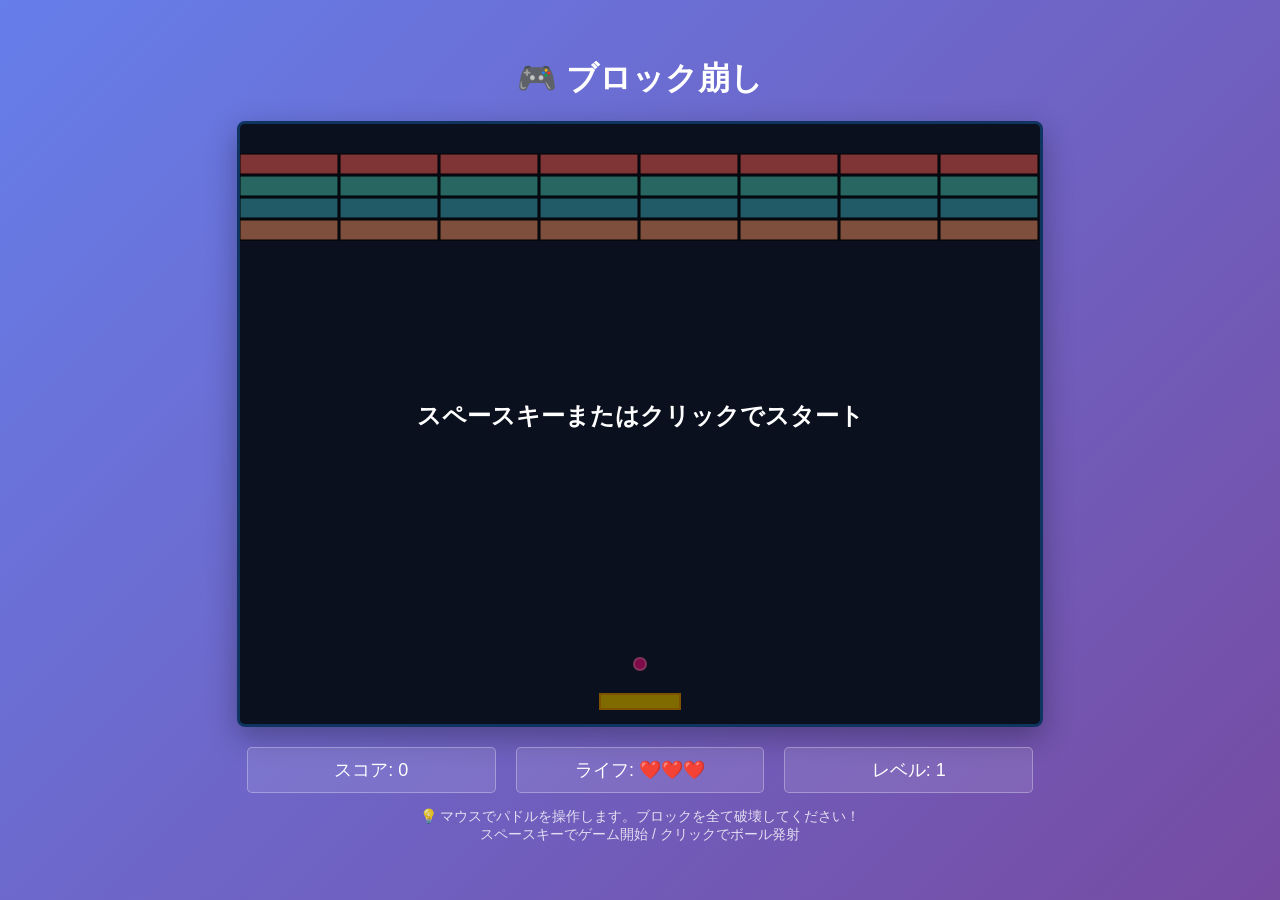
==== index.html @ 0d983c0a "ブロック崩しゲームを作成" ====
<!DOCTYPE html>
<html lang="ja">
<head>
    <meta charset="UTF-8">
    <meta name="viewport" content="width=device-width, initial-scale=1.0">
    <title>ブロック崩し</title>
    <style>
        * {
            margin: 0;
            padding: 0;
            box-sizing: border-box;
        }
        
        body {
            display: flex;
            justify-content: center;
            align-items: center;
            min-height: 100vh;
            background: linear-gradient(135deg, #667eea 0%, #764ba2 100%);
            font-family: 'Arial', sans-serif;
        }
        
        #gameContainer {
            text-align: center;
        }
        
        h1 {
            color: white;
            margin-bottom: 20px;
            font-size: 32px;
        }
        
        canvas {
            display: block;
            background: linear-gradient(to bottom, #1a1a2e, #16213e);
            border: 3px solid #0f3460;
            border-radius: 8px;
            cursor: none;
            box-shadow: 0 10px 30px rgba(0, 0, 0, 0.3);
        }
        
        #gameInfo {
            display: flex;
            justify-content: space-between;
            align-items: center;
            margin-top: 20px;
            color: white;
            font-size: 18px;
            width: 100%;
        }
        
        #score, #lives, #level {
            background: rgba(255, 255, 255, 0.1);
            padding: 10px 20px;
            border-radius: 5px;
            border: 1px solid rgba(255, 255, 255, 0.3);
            flex: 1;
            margin: 0 10px;
        }
        
        #instructions {
            color: white;
            margin-top: 15px;
            font-size: 14px;
            opacity: 0.8;
        }
        
        #gameOverMessage {
            display: none;
            position: fixed;
            top: 50%;
            left: 50%;
            transform: translate(-50%, -50%);
            background: rgba(0, 0, 0, 0.9);
            color: white;
            padding: 40px;
            border-radius: 10px;
            text-align: center;
            z-index: 1000;
            border: 2px solid #667eea;
            min-width: 300px;
        }
        
        #gameOverMessage h2 {
            font-size: 28px;
            margin-bottom: 20px;
        }
        
        #gameOverMessage p {
            font-size: 18px;
            margin-bottom: 10px;
        }
        
        #restartButton {
            margin-top: 20px;
            padding: 10px 30px;
            font-size: 16px;
            background: #667eea;
            color: white;
            border: none;
            border-radius: 5px;
            cursor: pointer;
            transition: background 0.3s;
        }
        
        #restartButton:hover {
            background: #764ba2;
        }
    </style>
</head>
<body>
    <div id="gameContainer">
        <h1>🎮 ブロック崩し</h1>
        <canvas id="gameCanvas" width="800" height="600"></canvas>
        <div id="gameInfo">
            <div id="score">スコア: 0</div>
            <div id="lives">ライフ: ❤️❤️❤️</div>
            <div id="level">レベル: 1</div>
        </div>
        <div id="instructions">
            <p>💡 マウスでパドルを操作します。ブロックを全て破壊してください！</p>
            <p>スペースキーでゲーム開始 / クリックでボール発射</p>
        </div>
    </div>
    
    <div id="gameOverMessage">
        <h2 id="gameOverTitle">ゲームオーバー</h2>
        <p id="gameOverText"></p>
        <button id="restartButton">もう一度プレイ</button>
    </div>

    <script>
        // Canvas と Context
        const canvas = document.getElementById('gameCanvas');
        const ctx = canvas.getContext('2d');
        
        // ゲーム変数
        let gameRunning = false;
        let gameOver = false;
        let score = 0;
        let lives = 3;
        let level = 1;
        let brickRowCount = 4;
        let brickColumnCount = 8;
        
        // パドル
        const paddle = {
            width: 80,
            height: 15,
            x: canvas.width / 2 - 40,
            y: canvas.height - 30,
            speed: 8,
            dx: 0
        };
        
        // ボール
        const ball = {
            x: canvas.width / 2,
            y: canvas.height - 60,
            radius: 6,
            dx: 4,
            dy: -4,
            speed: 4
        };
        
        // ブロック配列
        let bricks = [];
        
        // キーボード入力
        const keys = {};
        window.addEventListener('keydown', (e) => {
            keys[e.key] = true;
            if (e.key === ' ') {
                e.preventDefault();
                if (!gameRunning && !gameOver) {
                    gameRunning = true;
                }
            }
        });
        
        window.addEventListener('keyup', (e) => {
            keys[e.key] = false;
        });
        
        // マウス操作
        canvas.addEventListener('mousemove', (e) => {
            const rect = canvas.getBoundingClientRect();
            const x = e.clientX - rect.left;
            paddle.x = Math.max(0, Math.min(x - paddle.width / 2, canvas.width - paddle.width));
        });
        
        canvas.addEventListener('click', () => {
            if (!gameRunning && !gameOver) {
                gameRunning = true;
            }
        });
        
        // ブロック初期化
        function initBricks() {
            bricks = [];
            const brickWidth = canvas.width / brickColumnCount - 2;
            const brickHeight = 20;
            const colors = ['#FF6B6B', '#4ECDC4', '#45B7D1', '#FFA07A', '#98D8C8'];
            
            for (let row = 0; row < brickRowCount; row++) {
                for (let col = 0; col < brickColumnCount; col++) {
                    bricks.push({
                        x: col * (brickWidth + 2),
                        y: 30 + row * (brickHeight + 2),
                        width: brickWidth,
                        height: brickHeight,
                        color: colors[row % colors.length],
                        hit: false
                    });
                }
            }
        }
        
        // ゲーム初期化
        function init() {
            gameRunning = false;
            gameOver = false;
            score = 0;
            lives = 3;
            level = 1;
            brickRowCount = 4;
            initBricks();
            ball.x = canvas.width / 2;
            ball.y = canvas.height - 60;
            ball.dx = 4;
            ball.dy = -4;
            paddle.x = canvas.width / 2 - paddle.width / 2;
            updateUI();
        }
        
        // UI更新
        function updateUI() {
            document.getElementById('score').textContent = `スコア: ${score}`;
            document.getElementById('level').textContent = `レベル: ${level}`;
            const hearts = '❤️'.repeat(Math.max(0, lives));
            document.getElementById('lives').textContent = `ライフ: ${hearts}`;
        }
        
        // ボール移動
        function moveBall() {
            if (!gameRunning) return;
            
            ball.x += ball.dx;
            ball.y += ball.dy;
            
            // 壁との衝突
            if (ball.x - ball.radius < 0 || ball.x + ball.radius > canvas.width) {
                ball.dx = -ball.dx;
                ball.x = Math.max(ball.radius, Math.min(canvas.width - ball.radius, ball.x));
            }
            
            if (ball.y - ball.radius < 0) {
                ball.dy = -ball.dy;
            }
            
            // パドル下に落ちた場合
            if (ball.y - ball.radius > canvas.height) {
                lives--;
                updateUI();
                if (lives <= 0) {
                    endGame(false);
                } else {
                    resetBall();
                }
            }
        }
        
        // ボールリセット
        function resetBall() {
            gameRunning = false;
            ball.x = paddle.x + paddle.width / 2;
            ball.y = paddle.height - 60;
            ball.dx = 4;
            ball.dy = -4;
        }
        
        // パドルとの衝突判定
        function checkPaddleCollision() {
            if (ball.y + ball.radius >= paddle.y &&
                ball.y - ball.radius <= paddle.y + paddle.height &&
                ball.x >= paddle.x &&
                ball.x <= paddle.x + paddle.width) {
                
                ball.dy = -ball.dy;
                const hitPos = (ball.x - (paddle.x + paddle.width / 2)) / (paddle.width / 2);
                ball.dx = hitPos * 6;
                ball.y = paddle.y - ball.radius;
            }
        }
        
        // ブロックとの衝突判定
        function checkBrickCollision() {
            for (let i = 0; i < bricks.length; i++) {
                const brick = bricks[i];
                if (brick.hit) continue;
                
                if (ball.x > brick.x &&
                    ball.x < brick.x + brick.width &&
                    ball.y > brick.y &&
                    ball.y < brick.y + brick.height) {
                    
                    brick.hit = true;
                    score += 10 * level;
                    ball.dy = -ball.dy;
                    
                    // ボール速度アップ
                    const speed = Math.sqrt(ball.dx * ball.dx + ball.dy * ball.dy);
                    if (speed < 7) {
                        ball.dx = (ball.dx / speed) * (speed + 0.5);
                        ball.dy = (ball.dy / speed) * (speed + 0.5);
                    }
                    
                    updateUI();
                    checkLevelComplete();
                    return;
                }
            }
        }
        
        // レベル完了チェック
        function checkLevelComplete() {
            const allBroken = bricks.every(b => b.hit);
            if (allBroken) {
                levelUp();
            }
        }
        
        // レベルアップ
        function levelUp() {
            level++;
            brickRowCount = Math.min(6, 4 + level - 1);
            ball.speed = 4 + level * 0.5;
            ball.dx *= 1.1;
            ball.dy *= 1.1;
            initBricks();
            resetBall();
            updateUI();
        }
        
        // ゲーム終了
        function endGame(won) {
            gameRunning = false;
            gameOver = true;
            const message = document.getElementById('gameOverMessage');
            const title = document.getElementById('gameOverTitle');
            const text = document.getElementById('gameOverText');
            
            if (won) {
                title.textContent = '🎉 ゲーム完了！';
                text.textContent = `最終スコア: ${score}\n最終レベル: ${level}`;
            } else {
                title.textContent = '💀 ゲームオーバー';
                text.textContent = `スコア: ${score}\nレベル: ${level}`;
            }
            
            message.style.display = 'block';
        }
        
        // 描画
        function draw() {
            // 背景
            ctx.fillStyle = '#16213e';
            ctx.fillRect(0, 0, canvas.width, canvas.height);
            
            // ブロック
            bricks.forEach(brick => {
                if (!brick.hit) {
                    ctx.fillStyle = brick.color;
                    ctx.fillRect(brick.x, brick.y, brick.width, brick.height);
                    ctx.strokeStyle = '#000';
                    ctx.lineWidth = 1;
                    ctx.strokeRect(brick.x, brick.y, brick.width, brick.height);
                }
            });
            
            // パドル
            ctx.fillStyle = '#FFD700';
            ctx.fillRect(paddle.x, paddle.y, paddle.width, paddle.height);
            ctx.strokeStyle = '#FFA500';
            ctx.lineWidth = 2;
            ctx.strokeRect(paddle.x, paddle.y, paddle.width, paddle.height);
            
            // ボール
            ctx.fillStyle = '#FF1493';
            ctx.beginPath();
            ctx.arc(ball.x, ball.y, ball.radius, 0, Math.PI * 2);
            ctx.fill();
            ctx.strokeStyle = '#FF69B4';
            ctx.lineWidth = 2;
            ctx.stroke();
            
            // ゲーム状態表示
            if (!gameRunning && !gameOver) {
                ctx.fillStyle = 'rgba(0, 0, 0, 0.5)';
                ctx.fillRect(0, 0, canvas.width, canvas.height);
                ctx.fillStyle = '#FFF';
                ctx.font = 'bold 24px Arial';
                ctx.textAlign = 'center';
                ctx.fillText('スペースキーまたはクリックでスタート', canvas.width / 2, canvas.height / 2);
            }
        }
        
        // ゲームループ
        function gameLoop() {
            if (!gameOver) {
                moveBall();
                checkPaddleCollision();
                checkBrickCollision();
                draw();
            }
            requestAnimationFrame(gameLoop);
        }
        
        // リスタートボタン
        document.getElementById('restartButton').addEventListener('click', () => {
            document.getElementById('gameOverMessage').style.display = 'none';
            init();
        });
        
        // 初期化とゲーム開始
        init();
        gameLoop();
    </script>
</body>
</html>
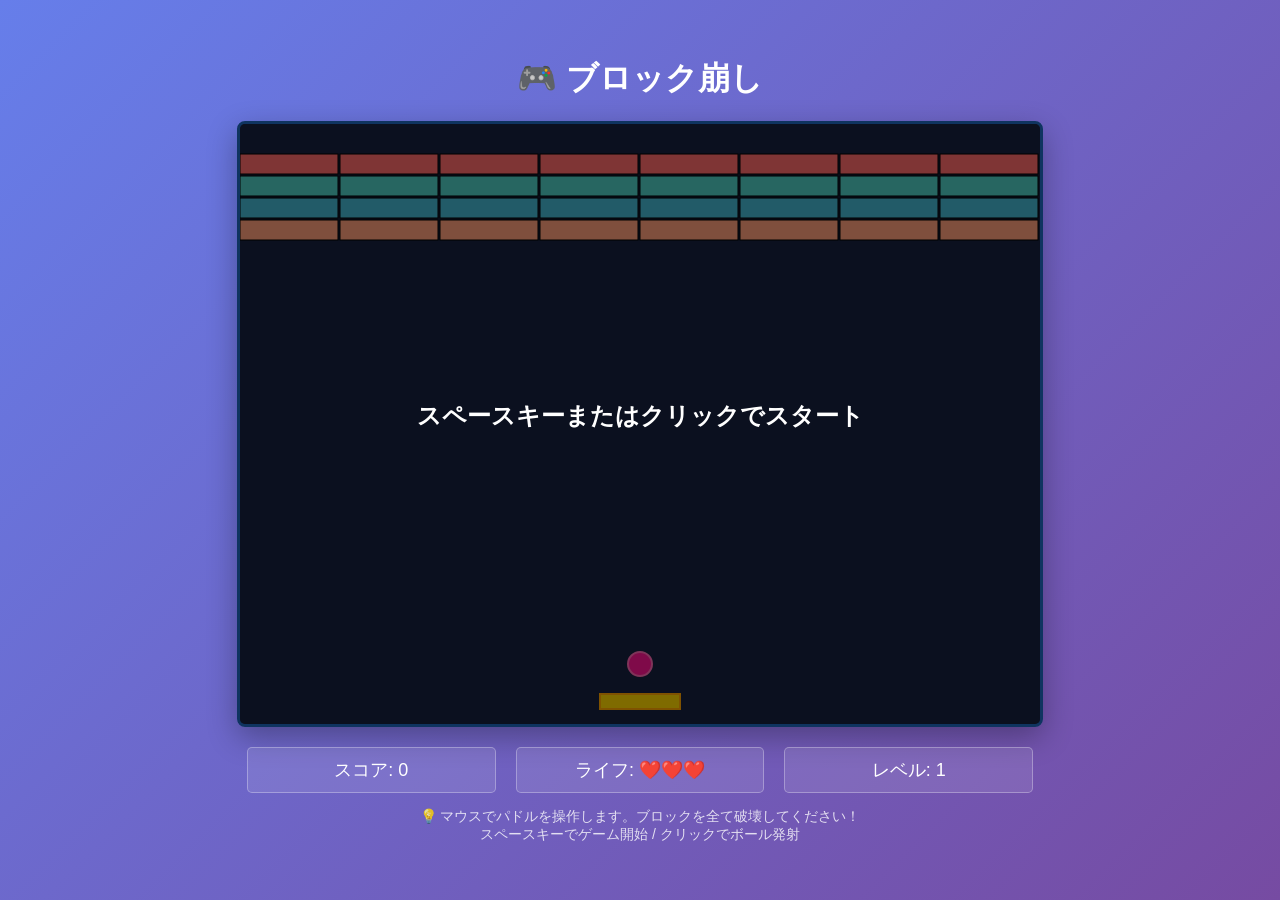
==== commit 53931e71: "ボールをデカくした" ====
--- a/index.html
+++ b/index.html
@@ -157,7 +157,7 @@
         const ball = {
             x: canvas.width / 2,
             y: canvas.height - 60,
-            radius: 6,
+            radius: 12,
             dx: 4,
             dy: -4,
             speed: 4
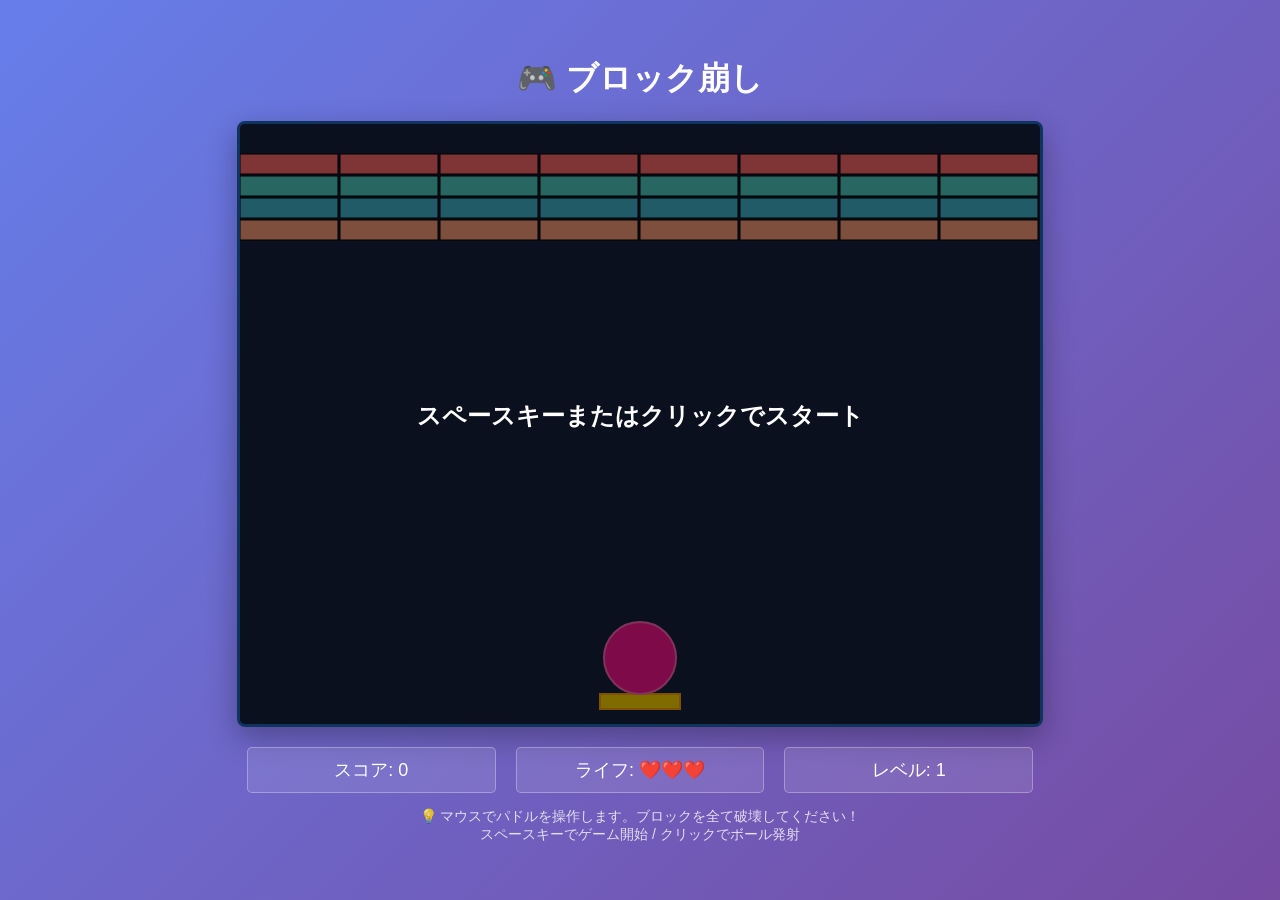
==== commit 0bc5d7d6: "ボールを更にデカくした" ====
--- a/index.html
+++ b/index.html
@@ -157,7 +157,7 @@
         const ball = {
             x: canvas.width / 2,
             y: canvas.height - 60,
-            radius: 12,
+            radius: 36,
             dx: 4,
             dy: -4,
             speed: 4
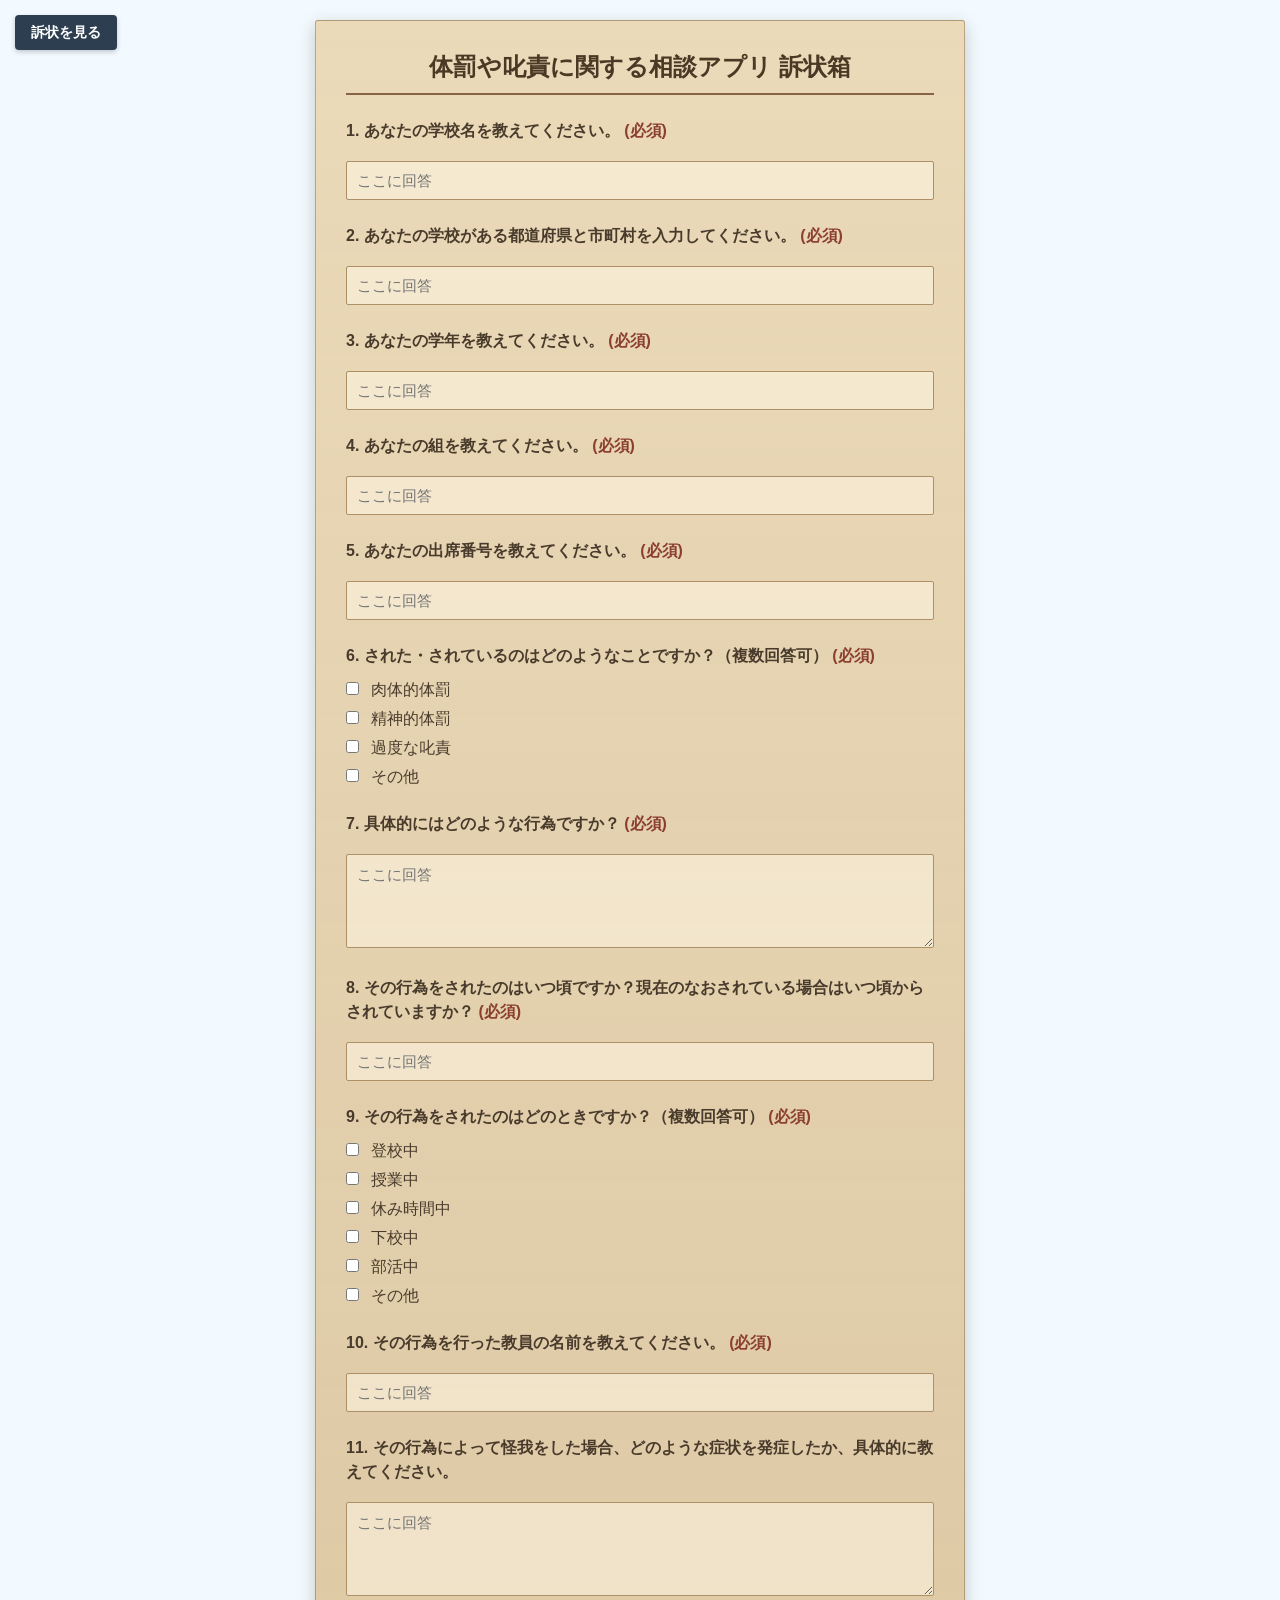
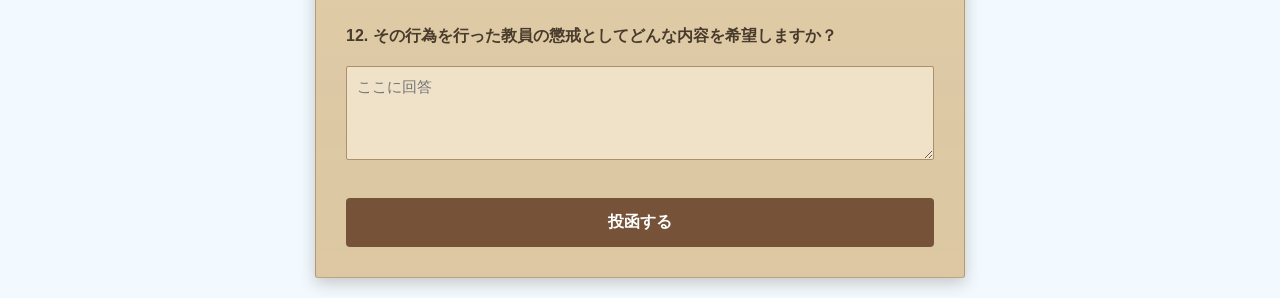
==== commit fc40fe3b: "作成" ====
--- a/index.html
+++ b/index.html
@@ -3,428 +3,138 @@
 <head>
     <meta charset="UTF-8">
     <meta name="viewport" content="width=device-width, initial-scale=1.0">
-    <title>ブロック崩し</title>
-    <style>
-        * {
-            margin: 0;
-            padding: 0;
-            box-sizing: border-box;
-        }
-        
-        body {
-            display: flex;
-            justify-content: center;
-            align-items: center;
-            min-height: 100vh;
-            background: linear-gradient(135deg, #667eea 0%, #764ba2 100%);
-            font-family: 'Arial', sans-serif;
-        }
-        
-        #gameContainer {
-            text-align: center;
-        }
-        
-        h1 {
-            color: white;
-            margin-bottom: 20px;
-            font-size: 32px;
-        }
-        
-        canvas {
-            display: block;
-            background: linear-gradient(to bottom, #1a1a2e, #16213e);
-            border: 3px solid #0f3460;
-            border-radius: 8px;
-            cursor: none;
-            box-shadow: 0 10px 30px rgba(0, 0, 0, 0.3);
-        }
-        
-        #gameInfo {
-            display: flex;
-            justify-content: space-between;
-            align-items: center;
-            margin-top: 20px;
-            color: white;
-            font-size: 18px;
-            width: 100%;
-        }
-        
-        #score, #lives, #level {
-            background: rgba(255, 255, 255, 0.1);
-            padding: 10px 20px;
-            border-radius: 5px;
-            border: 1px solid rgba(255, 255, 255, 0.3);
-            flex: 1;
-            margin: 0 10px;
-        }
-        
-        #instructions {
-            color: white;
-            margin-top: 15px;
-            font-size: 14px;
-            opacity: 0.8;
-        }
-        
-        #gameOverMessage {
-            display: none;
-            position: fixed;
-            top: 50%;
-            left: 50%;
-            transform: translate(-50%, -50%);
-            background: rgba(0, 0, 0, 0.9);
-            color: white;
-            padding: 40px;
-            border-radius: 10px;
-            text-align: center;
-            z-index: 1000;
-            border: 2px solid #667eea;
-            min-width: 300px;
-        }
-        
-        #gameOverMessage h2 {
-            font-size: 28px;
-            margin-bottom: 20px;
-        }
-        
-        #gameOverMessage p {
-            font-size: 18px;
-            margin-bottom: 10px;
-        }
-        
-        #restartButton {
-            margin-top: 20px;
-            padding: 10px 30px;
-            font-size: 16px;
-            background: #667eea;
-            color: white;
-            border: none;
-            border-radius: 5px;
-            cursor: pointer;
-            transition: background 0.3s;
-        }
-        
-        #restartButton:hover {
-            background: #764ba2;
-        }
-    </style>
+    <title>学生相談窓口アプリ・訴状箱</title>
+    <link rel="stylesheet" href="style.css">
 </head>
 <body>
-    <div id="gameContainer">
-        <h1>🎮 ブロック崩し</h1>
-        <canvas id="gameCanvas" width="800" height="600"></canvas>
-        <div id="gameInfo">
-            <div id="score">スコア: 0</div>
-            <div id="lives">ライフ: ❤️❤️❤️</div>
-            <div id="level">レベル: 1</div>
-        </div>
-        <div id="instructions">
-            <p>💡 マウスでパドルを操作します。ブロックを全て破壊してください！</p>
-            <p>スペースキーでゲーム開始 / クリックでボール発射</p>
+    <div class="survey-container">
+        <h1>体罰や叱責に関する相談アプリ 訴状箱</h1>
+        <form id="survey-form">
+            <!-- 質問 1 -->
+            <div class="question-group">
+                <label for="q1" class="question-label">1. あなたの学校名を教えてください。 <span class="required-mark">(必須)</span></label>
+                <input type="text" id="q1" name="school_name" placeholder="ここに回答" required>
+            </div>
+
+            <!-- 質問 2 -->
+            <div class="question-group">
+                <label for="q2" class="question-label">2. あなたの学校がある都道府県と市町村を入力してください。 <span class="required-mark">(必須)</span></label>
+                <input type="text" id="q2" name="location" placeholder="ここに回答" required>
+            </div>
+
+            <!-- 質問 3 -->
+            <div class="question-group">
+                <label for="q3" class="question-label">3. あなたの学年を教えてください。 <span class="required-mark">(必須)</span></label>
+                <input type="text" id="q3" name="grade" placeholder="ここに回答" required>
+            </div>
+
+            <!-- 質問 4 -->
+            <div class="question-group">
+                <label for="q4" class="question-label">4. あなたの組を教えてください。 <span class="required-mark">(必須)</span></label>
+                <input type="text" id="q4" name="class" placeholder="ここに回答" required>
+            </div>
+
+            <!-- 質問 5 -->
+            <div class="question-group">
+                <label for="q5" class="question-label">5. あなたの出席番号を教えてください。 <span class="required-mark">(必須)</span></label>
+                <input type="text" id="q5" name="number" placeholder="ここに回答" required>
+            </div>
+
+            <!-- 質問 6 -->
+            <div class="question-group">
+                <label class="question-label">6. された・されているのはどのようなことですか？（複数回答可） <span class="required-mark">(必須)</span></label>
+                <div class="options">
+                    <label><input type="checkbox" name="type" value="physical"> 肉体的体罰</label>
+                    <label><input type="checkbox" name="type" value="mental"> 精神的体罰</label>
+                    <label><input type="checkbox" name="type" value="excessive"> 過度な叱責</label>
+                    <label><input type="checkbox" name="type" value="other" id="q6-other-checkbox"> その他</label>
+                </div>
+                <!-- その他選択時のみ表示される入力スペース -->
+                <div id="q6-other-container" style="display: none; margin-top: 8px;">
+                    <input type="text" id="q6_other" name="type_other" placeholder="ここに回答">
+                </div>
+            </div>
+
+            <!-- 質問 7 -->
+            <div class="question-group">
+                <label for="q7" class="question-label">7. 具体的にはどのような行為ですか？ <span class="required-mark">(必須)</span></label>
+                <textarea id="q7" name="detail" rows="4" placeholder="ここに回答" required></textarea>
+            </div>
+
+            <!-- 質問 8 -->
+            <div class="question-group">
+                <label for="q8" class="question-label">8. その行為をされたのはいつ頃ですか？現在のなおされている場合はいつ頃からされていますか？ <span class="required-mark">(必須)</span></label>
+                <input type="text" id="q8" name="date" placeholder="ここに回答" required>
+            </div>
+
+            <!-- 質問 9 -->
+            <div class="question-group">
+                <label class="question-label">9. その行為をされたのはどのときですか？（複数回答可） <span class="required-mark">(必須)</span></label>
+                <div class="options">
+                    <label><input type="checkbox" name="situation" value="commute_to"> 登校中</label>
+                    <label><input type="checkbox" name="situation" value="class"> 授業中</label>
+                    <label><input type="checkbox" name="situation" value="recess"> 休み時間中</label>
+                    <label><input type="checkbox" name="situation" value="commute_from"> 下校中</label>
+                    <label><input type="checkbox" name="situation" value="club"> 部活中</label>
+                    <label><input type="checkbox" name="situation" value="other" id="q9-other-checkbox"> その他</label>
+                </div>
+                <!-- その他選択時のみ表示される入力スペース -->
+                <div id="q9-other-container" style="display: none; margin-top: 8px;">
+                    <input type="text" id="q9_other" name="situation_other" placeholder="ここに回答">
+                </div>
+            </div>
+
+            <!-- 質問 10 -->
+            <div class="question-group">
+                <label for="q10" class="question-label">10. その行為を行った教員の名前を教えてください。 <span class="required-mark">(必須)</span></label>
+                <input type="text" id="q10" name="teacher_name" placeholder="ここに回答" required>
+            </div>
+
+            <!-- 質問 11 -->
+            <div class="question-group">
+                <label for="q11" class="question-label">11. その行為によって怪我をした場合、どのような症状を発症したか、具体的に教えてください。</label>
+                <textarea id="q11" name="injury" rows="4" placeholder="ここに回答"></textarea>
+            </div>
+
+            <!-- 質問 12 -->
+            <div class="question-group">
+                <label for="q12" class="question-label">12. その行為を行った教員の懲戒としてどんな内容を希望しますか？</label>
+                <textarea id="q12" name="desired_punishment" rows="4" placeholder="ここに回答"></textarea>
+            </div>
+
+            <button type="submit" class="submit-btn">投函する</button>
+        </form>
+    </div>
+    <div id="password-modal" class="password-modal" hidden>
+        <form id="password-form" class="password-dialog" autocomplete="off" novalidate>
+            <button type="button" class="password-dialog-close" aria-label="閉じる">&times;</button>
+            <h2>訴状を見る</h2>
+            <label for="result-password">パスワード</label>
+            <input type="text" id="result-password" name="result-access-code" autocomplete="off" inputmode="numeric" required>
+            <p id="password-error" class="password-message" role="alert"></p>
+            <div class="password-dialog-actions">
+                <button type="button" id="password-cancel" class="password-cancel">キャンセル</button>
+                <button type="submit" class="password-submit">確認</button>
+            </div>
+        </form>
+    </div>
+    <div id="submit-confirm-modal" class="confirm-modal" hidden>
+        <div class="confirm-dialog" role="dialog" aria-modal="true" aria-labelledby="submit-confirm-title">
+            <h2 id="submit-confirm-title">投函確認</h2>
+            <p>投函します。よろしいですか？</p>
+            <div class="confirm-dialog-actions">
+                <button type="button" id="submit-cancel" class="confirm-cancel">いいえ</button>
+                <button type="button" id="submit-confirm" class="confirm-submit">はい</button>
+            </div>
         </div>
     </div>
-    
-    <div id="gameOverMessage">
-        <h2 id="gameOverTitle">ゲームオーバー</h2>
-        <p id="gameOverText"></p>
-        <button id="restartButton">もう一度プレイ</button>
+    <div id="submission-complete-modal" class="confirm-modal" hidden>
+        <div class="confirm-dialog" role="dialog" aria-modal="true" aria-labelledby="submission-complete-title">
+            <button type="button" class="password-dialog-close" id="submission-complete-close" aria-label="閉じる">&times;</button>
+            <h2 id="submission-complete-title">投函いたしました</h2>
+            <button type="button" id="page-close" class="confirm-submit">ページを閉じる</button>
+        </div>
     </div>
-
-    <script>
-        // Canvas と Context
-        const canvas = document.getElementById('gameCanvas');
-        const ctx = canvas.getContext('2d');
-        
-        // ゲーム変数
-        let gameRunning = false;
-        let gameOver = false;
-        let score = 0;
-        let lives = 3;
-        let level = 1;
-        let brickRowCount = 4;
-        let brickColumnCount = 8;
-        
-        // パドル
-        const paddle = {
-            width: 80,
-            height: 15,
-            x: canvas.width / 2 - 40,
-            y: canvas.height - 30,
-            speed: 8,
-            dx: 0
-        };
-        
-        // ボール
-        const ball = {
-            x: canvas.width / 2,
-            y: canvas.height - 60,
-            radius: 36,
-            dx: 4,
-            dy: -4,
-            speed: 4
-        };
-        
-        // ブロック配列
-        let bricks = [];
-        
-        // キーボード入力
-        const keys = {};
-        window.addEventListener('keydown', (e) => {
-            keys[e.key] = true;
-            if (e.key === ' ') {
-                e.preventDefault();
-                if (!gameRunning && !gameOver) {
-                    gameRunning = true;
-                }
-            }
-        });
-        
-        window.addEventListener('keyup', (e) => {
-            keys[e.key] = false;
-        });
-        
-        // マウス操作
-        canvas.addEventListener('mousemove', (e) => {
-            const rect = canvas.getBoundingClientRect();
-            const x = e.clientX - rect.left;
-            paddle.x = Math.max(0, Math.min(x - paddle.width / 2, canvas.width - paddle.width));
-        });
-        
-        canvas.addEventListener('click', () => {
-            if (!gameRunning && !gameOver) {
-                gameRunning = true;
-            }
-        });
-        
-        // ブロック初期化
-        function initBricks() {
-            bricks = [];
-            const brickWidth = canvas.width / brickColumnCount - 2;
-            const brickHeight = 20;
-            const colors = ['#FF6B6B', '#4ECDC4', '#45B7D1', '#FFA07A', '#98D8C8'];
-            
-            for (let row = 0; row < brickRowCount; row++) {
-                for (let col = 0; col < brickColumnCount; col++) {
-                    bricks.push({
-                        x: col * (brickWidth + 2),
-                        y: 30 + row * (brickHeight + 2),
-                        width: brickWidth,
-                        height: brickHeight,
-                        color: colors[row % colors.length],
-                        hit: false
-                    });
-                }
-            }
-        }
-        
-        // ゲーム初期化
-        function init() {
-            gameRunning = false;
-            gameOver = false;
-            score = 0;
-            lives = 3;
-            level = 1;
-            brickRowCount = 4;
-            initBricks();
-            ball.x = canvas.width / 2;
-            ball.y = canvas.height - 60;
-            ball.dx = 4;
-            ball.dy = -4;
-            paddle.x = canvas.width / 2 - paddle.width / 2;
-            updateUI();
-        }
-        
-        // UI更新
-        function updateUI() {
-            document.getElementById('score').textContent = `スコア: ${score}`;
-            document.getElementById('level').textContent = `レベル: ${level}`;
-            const hearts = '❤️'.repeat(Math.max(0, lives));
-            document.getElementById('lives').textContent = `ライフ: ${hearts}`;
-        }
-        
-        // ボール移動
-        function moveBall() {
-            if (!gameRunning) return;
-            
-            ball.x += ball.dx;
-            ball.y += ball.dy;
-            
-            // 壁との衝突
-            if (ball.x - ball.radius < 0 || ball.x + ball.radius > canvas.width) {
-                ball.dx = -ball.dx;
-                ball.x = Math.max(ball.radius, Math.min(canvas.width - ball.radius, ball.x));
-            }
-            
-            if (ball.y - ball.radius < 0) {
-                ball.dy = -ball.dy;
-            }
-            
-            // パドル下に落ちた場合
-            if (ball.y - ball.radius > canvas.height) {
-                lives--;
-                updateUI();
-                if (lives <= 0) {
-                    endGame(false);
-                } else {
-                    resetBall();
-                }
-            }
-        }
-        
-        // ボールリセット
-        function resetBall() {
-            gameRunning = false;
-            ball.x = paddle.x + paddle.width / 2;
-            ball.y = paddle.height - 60;
-            ball.dx = 4;
-            ball.dy = -4;
-        }
-        
-        // パドルとの衝突判定
-        function checkPaddleCollision() {
-            if (ball.y + ball.radius >= paddle.y &&
-                ball.y - ball.radius <= paddle.y + paddle.height &&
-                ball.x >= paddle.x &&
-                ball.x <= paddle.x + paddle.width) {
-                
-                ball.dy = -ball.dy;
-                const hitPos = (ball.x - (paddle.x + paddle.width / 2)) / (paddle.width / 2);
-                ball.dx = hitPos * 6;
-                ball.y = paddle.y - ball.radius;
-            }
-        }
-        
-        // ブロックとの衝突判定
-        function checkBrickCollision() {
-            for (let i = 0; i < bricks.length; i++) {
-                const brick = bricks[i];
-                if (brick.hit) continue;
-                
-                if (ball.x > brick.x &&
-                    ball.x < brick.x + brick.width &&
-                    ball.y > brick.y &&
-                    ball.y < brick.y + brick.height) {
-                    
-                    brick.hit = true;
-                    score += 10 * level;
-                    ball.dy = -ball.dy;
-                    
-                    // ボール速度アップ
-                    const speed = Math.sqrt(ball.dx * ball.dx + ball.dy * ball.dy);
-                    if (speed < 7) {
-                        ball.dx = (ball.dx / speed) * (speed + 0.5);
-                        ball.dy = (ball.dy / speed) * (speed + 0.5);
-                    }
-                    
-                    updateUI();
-                    checkLevelComplete();
-                    return;
-                }
-            }
-        }
-        
-        // レベル完了チェック
-        function checkLevelComplete() {
-            const allBroken = bricks.every(b => b.hit);
-            if (allBroken) {
-                levelUp();
-            }
-        }
-        
-        // レベルアップ
-        function levelUp() {
-            level++;
-            brickRowCount = Math.min(6, 4 + level - 1);
-            ball.speed = 4 + level * 0.5;
-            ball.dx *= 1.1;
-            ball.dy *= 1.1;
-            initBricks();
-            resetBall();
-            updateUI();
-        }
-        
-        // ゲーム終了
-        function endGame(won) {
-            gameRunning = false;
-            gameOver = true;
-            const message = document.getElementById('gameOverMessage');
-            const title = document.getElementById('gameOverTitle');
-            const text = document.getElementById('gameOverText');
-            
-            if (won) {
-                title.textContent = '🎉 ゲーム完了！';
-                text.textContent = `最終スコア: ${score}\n最終レベル: ${level}`;
-            } else {
-                title.textContent = '💀 ゲームオーバー';
-                text.textContent = `スコア: ${score}\nレベル: ${level}`;
-            }
-            
-            message.style.display = 'block';
-        }
-        
-        // 描画
-        function draw() {
-            // 背景
-            ctx.fillStyle = '#16213e';
-            ctx.fillRect(0, 0, canvas.width, canvas.height);
-            
-            // ブロック
-            bricks.forEach(brick => {
-                if (!brick.hit) {
-                    ctx.fillStyle = brick.color;
-                    ctx.fillRect(brick.x, brick.y, brick.width, brick.height);
-                    ctx.strokeStyle = '#000';
-                    ctx.lineWidth = 1;
-                    ctx.strokeRect(brick.x, brick.y, brick.width, brick.height);
-                }
-            });
-            
-            // パドル
-            ctx.fillStyle = '#FFD700';
-            ctx.fillRect(paddle.x, paddle.y, paddle.width, paddle.height);
-            ctx.strokeStyle = '#FFA500';
-            ctx.lineWidth = 2;
-            ctx.strokeRect(paddle.x, paddle.y, paddle.width, paddle.height);
-            
-            // ボール
-            ctx.fillStyle = '#FF1493';
-            ctx.beginPath();
-            ctx.arc(ball.x, ball.y, ball.radius, 0, Math.PI * 2);
-            ctx.fill();
-            ctx.strokeStyle = '#FF69B4';
-            ctx.lineWidth = 2;
-            ctx.stroke();
-            
-            // ゲーム状態表示
-            if (!gameRunning && !gameOver) {
-                ctx.fillStyle = 'rgba(0, 0, 0, 0.5)';
-                ctx.fillRect(0, 0, canvas.width, canvas.height);
-                ctx.fillStyle = '#FFF';
-                ctx.font = 'bold 24px Arial';
-                ctx.textAlign = 'center';
-                ctx.fillText('スペースキーまたはクリックでスタート', canvas.width / 2, canvas.height / 2);
-            }
-        }
-        
-        // ゲームループ
-        function gameLoop() {
-            if (!gameOver) {
-                moveBall();
-                checkPaddleCollision();
-                checkBrickCollision();
-                draw();
-            }
-            requestAnimationFrame(gameLoop);
-        }
-        
-        // リスタートボタン
-        document.getElementById('restartButton').addEventListener('click', () => {
-            document.getElementById('gameOverMessage').style.display = 'none';
-            init();
-        });
-        
-        // 初期化とゲーム開始
-        init();
-        gameLoop();
-    </script>
+    <script src="indict.js"></script>
 </body>
-</html>
+</html>
--- a/style.css
+++ b/style.css
@@ -0,0 +1,258 @@
+* {
+    box-sizing: border-box;
+    margin: 0;
+    padding: 0;
+}
+
+body {
+    font-family: "Helvetica Neue", Arial, "Hiragino Kaku Gothic ProN", "Hiragino Sans", Meiryo, sans-serif;
+    background-color: #f2faff;
+    color: #493b2c;
+    display: flex;
+    justify-content: center;
+    align-items: center;
+    min-height: 100vh;
+    padding: 20px;
+}
+
+.password-modal {
+    position: fixed;
+    inset: 0;
+    display: grid;
+    place-items: center;
+    padding: 20px;
+    background: rgba(49, 31, 16, 0.6);
+    z-index: 20;
+}
+
+.password-modal[hidden] {
+    display: none;
+}
+
+.password-dialog {
+    position: relative;
+    display: grid;
+    gap: 8px;
+    width: min(420px, 100%);
+    padding: 28px;
+    background: #e5d1ad;
+    border: 1px solid #876443;
+    box-shadow: 0 8px 24px rgba(0, 0, 0, 0.3);
+}
+
+.password-dialog h2 {
+    margin-bottom: 12px;
+    color: #4b3825;
+}
+
+.password-dialog input {
+    width: 100%;
+    min-height: 48px;
+    margin: 0 0 8px;
+    padding: 12px;
+    font-size: 1.15rem;
+    letter-spacing: 0.08em;
+}
+
+.password-dialog-close {
+    position: absolute;
+    top: 8px;
+    right: 12px;
+    border: 0;
+    background: transparent;
+    color: #493b2c;
+    font-size: 1.6rem;
+    cursor: pointer;
+}
+
+.password-message {
+    min-height: 1.4em;
+    color: #9b3d34;
+}
+
+.password-dialog-actions {
+    display: flex;
+    gap: 10px;
+    margin-top: 8px;
+}
+
+.password-dialog-actions button {
+    flex: 1;
+    padding: 11px;
+    border: 0;
+    border-radius: 4px;
+    font-weight: bold;
+    cursor: pointer;
+}
+
+.password-cancel {
+    background: #c9b99d;
+    color: #493b2c;
+}
+
+.password-submit {
+    background: #765338;
+    color: white;
+}
+
+.confirm-modal {
+    position: fixed;
+    inset: 0;
+    display: grid;
+    place-items: center;
+    padding: 20px;
+    background: rgba(49, 31, 16, 0.6);
+    z-index: 30;
+}
+
+.confirm-modal[hidden] {
+    display: none;
+}
+
+.confirm-dialog {
+    position: relative;
+    width: min(420px, 100%);
+    padding: 28px;
+    background: #e5d1ad;
+    border: 1px solid #876443;
+    box-shadow: 0 8px 24px rgba(0, 0, 0, 0.3);
+    text-align: center;
+}
+
+.confirm-dialog h2 {
+    margin-bottom: 16px;
+    color: #4b3825;
+}
+
+.confirm-dialog-actions {
+    display: flex;
+    gap: 10px;
+    margin-top: 24px;
+}
+
+.confirm-dialog-actions button {
+    flex: 1;
+    padding: 11px;
+    border: 0;
+    border-radius: 4px;
+    font-weight: bold;
+    cursor: pointer;
+}
+
+.confirm-cancel {
+    background: #c9b99d;
+    color: #493b2c;
+}
+
+.confirm-submit {
+    background: #765338;
+    color: white;
+}
+
+#page-close {
+    width: 100%;
+    margin-top: 8px;
+}
+
+.change-password-btn {
+    position: fixed;
+    top: 15px;
+    right: 15px;
+    z-index: 5;
+    padding: 8px 16px;
+    border: 0;
+    border-radius: 4px;
+    background: #2c3e50;
+    color: white;
+    font-weight: bold;
+    cursor: pointer;
+    box-shadow: 0 2px 5px rgba(0, 0, 0, 0.2);
+}
+
+.survey-container {
+    background-color: #e5d1ad;
+    background-image: linear-gradient(rgba(255, 248, 226, 0.22), rgba(120, 84, 45, 0.08));
+    border: 1px solid rgba(95, 67, 38, 0.35);
+    border-radius: 3px;
+    box-shadow: 0 5px 16px rgba(63, 42, 22, 0.25);
+    max-width: 650px;
+    width: 100%;
+    padding: 30px;
+}
+
+h1 {
+    font-size: 1.5rem;
+    margin-bottom: 24px;
+    text-align: center;
+    color: #4b3825;
+    border-bottom: 2px solid #876443;
+    padding-bottom: 10px;
+}
+
+.question-group {
+    margin-bottom: 24px;
+}
+
+.question-label {
+    display: block;
+    font-weight: bold;
+    margin-bottom: 12px;
+    font-size: 1rem;
+    line-height: 1.5;
+}
+
+.required-mark {
+    color: #8b3f2f;
+    font-weight: bold;
+    white-space: nowrap;
+}
+
+.options label {
+    display: block;
+    margin-bottom: 8px;
+    cursor: pointer;
+}
+
+.options input[type="radio"],
+.options input[type="checkbox"] {
+    margin-right: 8px;
+}
+
+input[type="text"],
+textarea {
+    width: 100%;
+    padding: 10px;
+    border: 1px solid #ad8f68;
+    border-radius: 2px;
+    background-color: rgba(255, 248, 229, 0.55);
+    font-size: 0.95rem;
+    margin-top: 6px;
+}
+
+input[type="text"]:focus,
+textarea:focus {
+    outline: none;
+    border-color: #876443;
+}
+
+textarea {
+    resize: vertical;
+}
+
+.submit-btn {
+    width: 100%;
+    background-color: #765338;
+    color: white;
+    border: none;
+    padding: 14px;
+    font-size: 1rem;
+    font-weight: bold;
+    border-radius: 4px;
+    cursor: pointer;
+    transition: background-color 0.2s ease;
+    margin-top: 10px;
+}
+
+.submit-btn:hover {
+    background-color: #5e402b;
+}
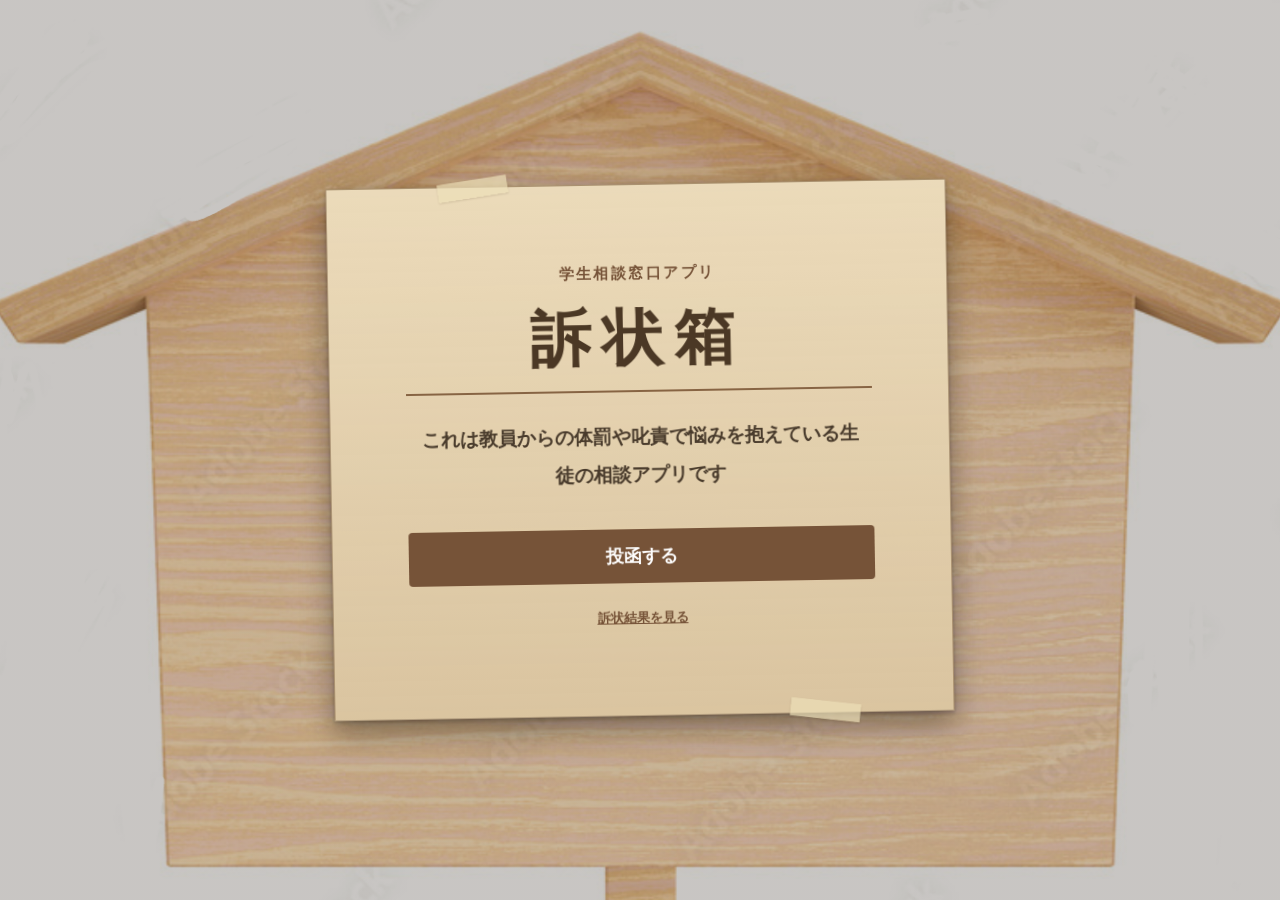
==== commit e747e74d: "結構改良" ====
--- a/index.html
+++ b/index.html
@@ -7,7 +7,16 @@
     <link rel="stylesheet" href="style.css">
 </head>
 <body>
-    <div class="survey-container">
+    <main id="home-screen" class="home-screen">
+        <div class="home-paper">
+            <p class="home-eyebrow">学生相談窓口アプリ</p>
+            <h1>訴状箱</h1>
+            <p class="home-description">これは教員からの体罰や叱責で悩みを抱えている生徒の相談アプリです</p>
+            <button type="button" id="start-survey-btn" class="start-btn">投函する</button>
+            <button type="button" id="show-results-btn" class="home-results-btn">訴状結果を見る</button>
+        </div>
+    </main>
+    <div class="survey-container" id="survey-container" hidden>
         <h1>体罰や叱責に関する相談アプリ 訴状箱</h1>
         <form id="survey-form">
             <!-- 質問 1 -->
--- a/style.css
+++ b/style.css
@@ -6,13 +6,135 @@
 
 body {
     font-family: "Helvetica Neue", Arial, "Hiragino Kaku Gothic ProN", "Hiragino Sans", Meiryo, sans-serif;
-    background-color: #f2faff;
+    background-color: #6f563e;
+    background-image: linear-gradient(rgba(40, 25, 12, 0.18), rgba(40, 25, 12, 0.18)), url("board.jpg");
+    background-position: center;
+    background-size: cover;
+    background-attachment: fixed;
     color: #493b2c;
-    display: flex;
+    display: block;
     justify-content: center;
     align-items: center;
     min-height: 100vh;
     padding: 20px;
+}
+
+body.survey-mode {
+    background: #c9c0b4;
+}
+
+body.survey-mode::before {
+    background: rgba(48, 37, 28, 0.025);
+}
+
+body::before {
+    content: "";
+    position: fixed;
+    inset: 0;
+    pointer-events: none;
+    background: rgba(24, 15, 8, 0.08);
+}
+
+.home-screen {
+    display: grid;
+    min-height: calc(100vh - 40px);
+    place-items: center;
+}
+
+.home-paper {
+    position: relative;
+    width: min(620px, 100%);
+    padding: clamp(42px, 8vw, 78px) clamp(28px, 8vw, 76px);
+    background-color: #e5d1ad;
+    background-image: linear-gradient(rgba(255, 248, 226, 0.24), rgba(120, 84, 45, 0.1));
+    border: 1px solid rgba(95, 67, 38, 0.4);
+    box-shadow: 0 12px 28px rgba(24, 15, 8, 0.42), 0 2px 4px rgba(24, 15, 8, 0.25);
+    transform: rotate(-1deg);
+    text-align: center;
+}
+
+.home-paper::before,
+.home-paper::after {
+    content: "";
+    position: absolute;
+    width: 70px;
+    height: 18px;
+    background: rgba(238, 224, 185, 0.68);
+    box-shadow: 0 1px 2px rgba(60, 40, 20, 0.15);
+}
+
+.home-paper::before {
+    top: -8px;
+    left: 18%;
+    transform: rotate(-8deg);
+}
+
+.home-paper::after {
+    right: 15%;
+    bottom: -7px;
+    transform: rotate(7deg);
+}
+
+.home-eyebrow {
+    margin-bottom: 14px;
+    color: #765338;
+    font-size: 0.95rem;
+    font-weight: bold;
+    letter-spacing: 0.16em;
+}
+
+.home-paper h1 {
+    margin-bottom: 26px;
+    border-bottom: 2px solid #876443;
+    font-size: clamp(2.2rem, 7vw, 3.8rem);
+    letter-spacing: 0.18em;
+}
+
+.home-description {
+    margin: 0 auto 34px;
+    max-width: 440px;
+    font-size: clamp(1rem, 2.4vw, 1.2rem);
+    font-weight: bold;
+    line-height: 2;
+}
+
+.start-btn,
+.home-results-btn {
+    position: relative;
+    z-index: 1;
+    display: block;
+    width: 100%;
+    border: 0;
+    border-radius: 4px;
+    cursor: pointer;
+    font-weight: bold;
+}
+
+.start-btn {
+    padding: 15px;
+    background: #765338;
+    color: #fff;
+    font-size: 1.1rem;
+}
+
+.start-btn:hover {
+    background: #5e402b;
+}
+
+.home-results-btn {
+    margin-top: 16px;
+    padding: 10px;
+    background: transparent;
+    color: #765338;
+    text-decoration: underline;
+}
+
+.home-results-btn:hover {
+    background: rgba(118, 83, 56, 0.1);
+}
+
+[hidden] {
+    display: none !important;
 }
 
 .password-modal {
@@ -177,6 +299,7 @@
     box-shadow: 0 5px 16px rgba(63, 42, 22, 0.25);
     max-width: 650px;
     width: 100%;
+    margin: 20px auto;
     padding: 30px;
 }
 
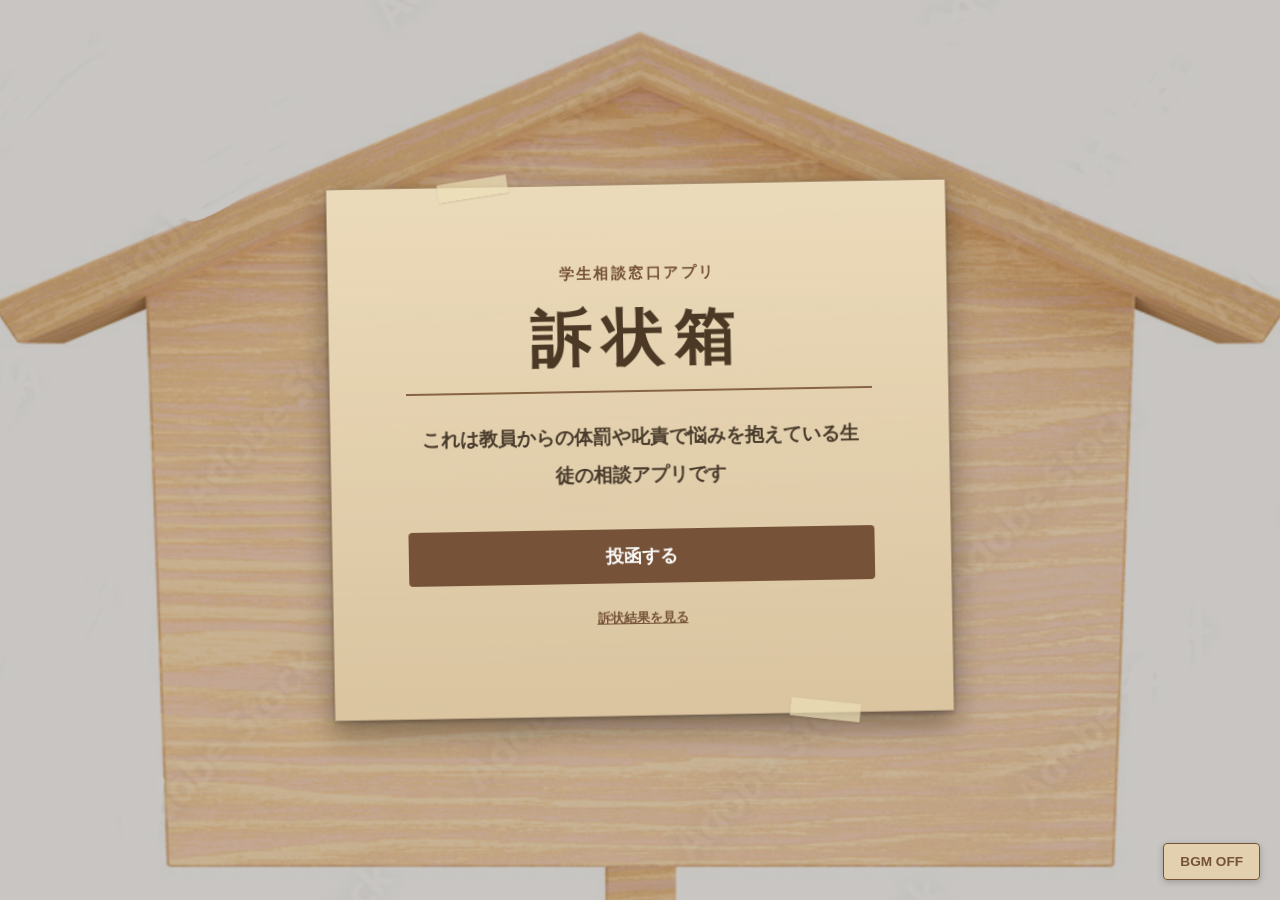
==== commit e2ec77c1: "音楽追加" ====
--- a/index.html
+++ b/index.html
@@ -16,6 +16,8 @@
             <button type="button" id="show-results-btn" class="home-results-btn">訴状結果を見る</button>
         </div>
     </main>
+    <button type="button" id="music-toggle-btn" class="music-toggle-btn" aria-pressed="false">BGM OFF</button>
+    <audio id="background-music" src="sonata.webm" autoplay loop preload="auto"></audio>
     <div class="survey-container" id="survey-container" hidden>
         <h1>体罰や叱責に関する相談アプリ 訴状箱</h1>
         <form id="survey-form">
--- a/style.css
+++ b/style.css
@@ -133,6 +133,26 @@
     background: rgba(118, 83, 56, 0.1);
 }
 
+.music-toggle-btn {
+    position: fixed;
+    right: 20px;
+    bottom: 20px;
+    z-index: 1;
+    padding: 10px 16px;
+    border: 1px solid #765338;
+    border-radius: 4px;
+    background: rgba(229, 209, 173, 0.92);
+    box-shadow: 0 2px 6px rgba(49, 31, 16, 0.25);
+    color: #765338;
+    cursor: pointer;
+    font-size: 0.85rem;
+    font-weight: bold;
+}
+
+.music-toggle-btn:hover {
+    background: #e5d1ad;
+}
+
 [hidden] {
     display: none !important;
 }
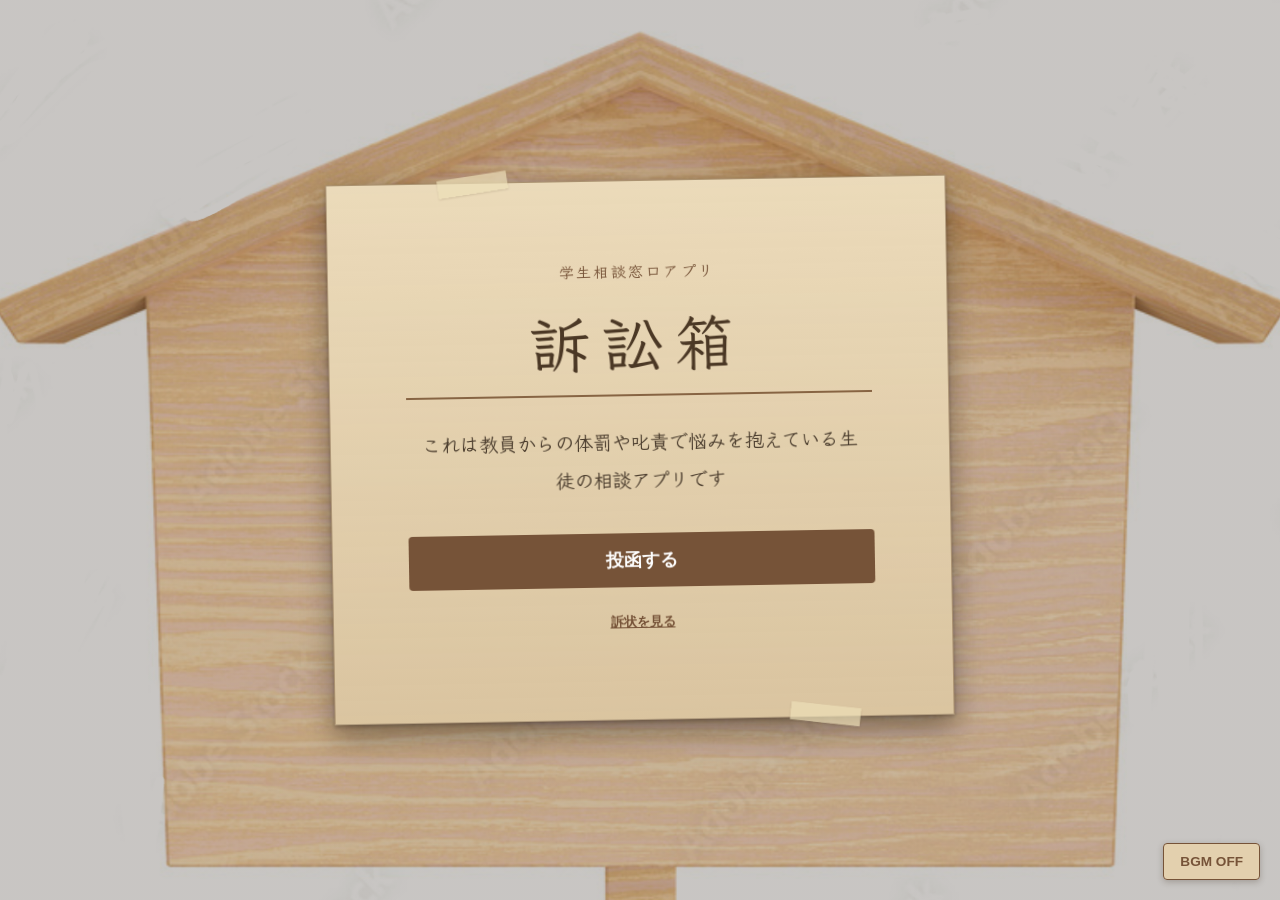
==== commit 77297a1f: "機能修正" ====
--- a/index.html
+++ b/index.html
@@ -3,23 +3,23 @@
 <head>
     <meta charset="UTF-8">
     <meta name="viewport" content="width=device-width, initial-scale=1.0">
-    <title>学生相談窓口アプリ・訴状箱</title>
+    <title>学生相談窓口アプリ・訴訟箱</title>
     <link rel="stylesheet" href="style.css">
 </head>
 <body>
     <main id="home-screen" class="home-screen">
         <div class="home-paper">
             <p class="home-eyebrow">学生相談窓口アプリ</p>
-            <h1>訴状箱</h1>
+            <h1>訴訟箱</h1>
             <p class="home-description">これは教員からの体罰や叱責で悩みを抱えている生徒の相談アプリです</p>
             <button type="button" id="start-survey-btn" class="start-btn">投函する</button>
-            <button type="button" id="show-results-btn" class="home-results-btn">訴状結果を見る</button>
+            <button type="button" id="show-results-btn" class="home-results-btn">訴状を見る</button>
         </div>
     </main>
     <button type="button" id="music-toggle-btn" class="music-toggle-btn" aria-pressed="false">BGM OFF</button>
     <audio id="background-music" src="sonata.webm" autoplay loop preload="auto"></audio>
     <div class="survey-container" id="survey-container" hidden>
-        <h1>体罰や叱責に関する相談アプリ 訴状箱</h1>
+        <h1>体罰や叱責に関する相談アプリ 訴訟箱</h1>
         <form id="survey-form">
             <!-- 質問 1 -->
             <div class="question-group">
@@ -132,18 +132,20 @@
     <div id="submit-confirm-modal" class="confirm-modal" hidden>
         <div class="confirm-dialog" role="dialog" aria-modal="true" aria-labelledby="submit-confirm-title">
             <h2 id="submit-confirm-title">投函確認</h2>
-            <p>投函します。よろしいですか？</p>
+            <p id="submit-confirm-message">投函します。よろしいですか？</p>
+            <div id="submit-loading" class="submit-loading" hidden aria-live="polite">
+                <span class="loading-spinner" aria-hidden="true"></span>
+                <span>投函しています…</span>
+            </div>
+            <p id="submit-error" class="password-message" role="alert"></p>
             <div class="confirm-dialog-actions">
                 <button type="button" id="submit-cancel" class="confirm-cancel">いいえ</button>
                 <button type="button" id="submit-confirm" class="confirm-submit">はい</button>
             </div>
-        </div>
-    </div>
-    <div id="submission-complete-modal" class="confirm-modal" hidden>
-        <div class="confirm-dialog" role="dialog" aria-modal="true" aria-labelledby="submission-complete-title">
-            <button type="button" class="password-dialog-close" id="submission-complete-close" aria-label="閉じる">&times;</button>
-            <h2 id="submission-complete-title">投函いたしました</h2>
-            <button type="button" id="page-close" class="confirm-submit">ページを閉じる</button>
+            <div id="submit-complete" hidden>
+                <h2 id="submission-complete-title">投函いたしました</h2>
+                <button type="button" id="page-close" class="confirm-submit">ページを閉じる</button>
+            </div>
         </div>
     </div>
     <script src="indict.js"></script>
--- a/style.css
+++ b/style.css
@@ -1,11 +1,22 @@
+@import url("https://fonts.googleapis.com/css2?family=Klee+One:wght@400;600&display=swap");
+
+:root {
+    --paper-color: #e5d1ad;
+    --paper-shade: linear-gradient(rgba(255, 248, 226, 0.24), rgba(120, 84, 45, 0.1));
+}
+
 * {
     box-sizing: border-box;
     margin: 0;
     padding: 0;
 }
 
+html {
+    scroll-behavior: smooth;
+}
+
 body {
-    font-family: "Helvetica Neue", Arial, "Hiragino Kaku Gothic ProN", "Hiragino Sans", Meiryo, sans-serif;
+    font-family: "Klee One", "Hannotate SC", "Yuji Syuku", "Comic Sans MS", cursive;
     background-color: #6f563e;
     background-image: linear-gradient(rgba(40, 25, 12, 0.18), rgba(40, 25, 12, 0.18)), url("board.jpg");
     background-position: center;
@@ -45,8 +56,8 @@
     position: relative;
     width: min(620px, 100%);
     padding: clamp(42px, 8vw, 78px) clamp(28px, 8vw, 76px);
-    background-color: #e5d1ad;
-    background-image: linear-gradient(rgba(255, 248, 226, 0.24), rgba(120, 84, 45, 0.1));
+    background-color: var(--paper-color);
+    background-image: var(--paper-shade);
     border: 1px solid rgba(95, 67, 38, 0.4);
     box-shadow: 0 12px 28px rgba(24, 15, 8, 0.42), 0 2px 4px rgba(24, 15, 8, 0.25);
     transform: rotate(-1deg);
@@ -291,6 +302,32 @@
     color: white;
 }
 
+.submit-loading {
+    display: grid;
+    justify-items: center;
+    gap: 14px;
+    margin: 20px 0;
+}
+
+.loading-spinner {
+    width: 42px;
+    height: 42px;
+    border: 4px solid rgba(118, 83, 56, 0.25);
+    border-top-color: #765338;
+    border-radius: 50%;
+    animation: submit-spin 0.8s linear infinite;
+}
+
+@keyframes submit-spin {
+    to {
+        transform: rotate(360deg);
+    }
+}
+
+#submit-complete {
+    margin-top: 20px;
+}
+
 #page-close {
     width: 100%;
     margin-top: 8px;
@@ -312,8 +349,8 @@
 }
 
 .survey-container {
-    background-color: #e5d1ad;
-    background-image: linear-gradient(rgba(255, 248, 226, 0.22), rgba(120, 84, 45, 0.08));
+    background-color: var(--paper-color);
+    background-image: var(--paper-shade);
     border: 1px solid rgba(95, 67, 38, 0.35);
     border-radius: 3px;
     box-shadow: 0 5px 16px rgba(63, 42, 22, 0.25);
@@ -321,6 +358,64 @@
     width: 100%;
     margin: 20px auto;
     padding: 30px;
+}
+
+#survey-container {
+    max-width: 860px;
+    margin: 34px auto;
+    padding: clamp(36px, 5vw, 58px);
+    font-family: "Klee One", "Hannotate SC", "Yuji Syuku", "Comic Sans MS", cursive;
+}
+
+#survey-container input,
+#survey-container textarea,
+#survey-container button {
+    font-family: inherit;
+}
+
+#survey-container h1 {
+    font-size: clamp(1.7rem, 3.2vw, 2.2rem);
+    margin-bottom: 34px;
+    padding-bottom: 14px;
+}
+
+#survey-container .question-group {
+    margin-bottom: 32px;
+}
+
+#survey-container .question-label {
+    margin-bottom: 15px;
+    font-size: clamp(1.05rem, 2vw, 1.2rem);
+    line-height: 1.7;
+}
+
+#survey-container .options label {
+    margin-bottom: 11px;
+    font-size: 1.08rem;
+}
+
+#survey-container .options input[type="radio"],
+#survey-container .options input[type="checkbox"] {
+    width: 18px;
+    height: 18px;
+    margin-right: 10px;
+    vertical-align: -3px;
+}
+
+#survey-container input[type="text"],
+#survey-container textarea {
+    min-height: 52px;
+    padding: 13px 14px;
+    font-size: 1.08rem;
+}
+
+#survey-container textarea {
+    min-height: 130px;
+}
+
+#survey-container .submit-btn {
+    padding: 17px;
+    font-size: 1.15rem;
 }
 
 h1 {
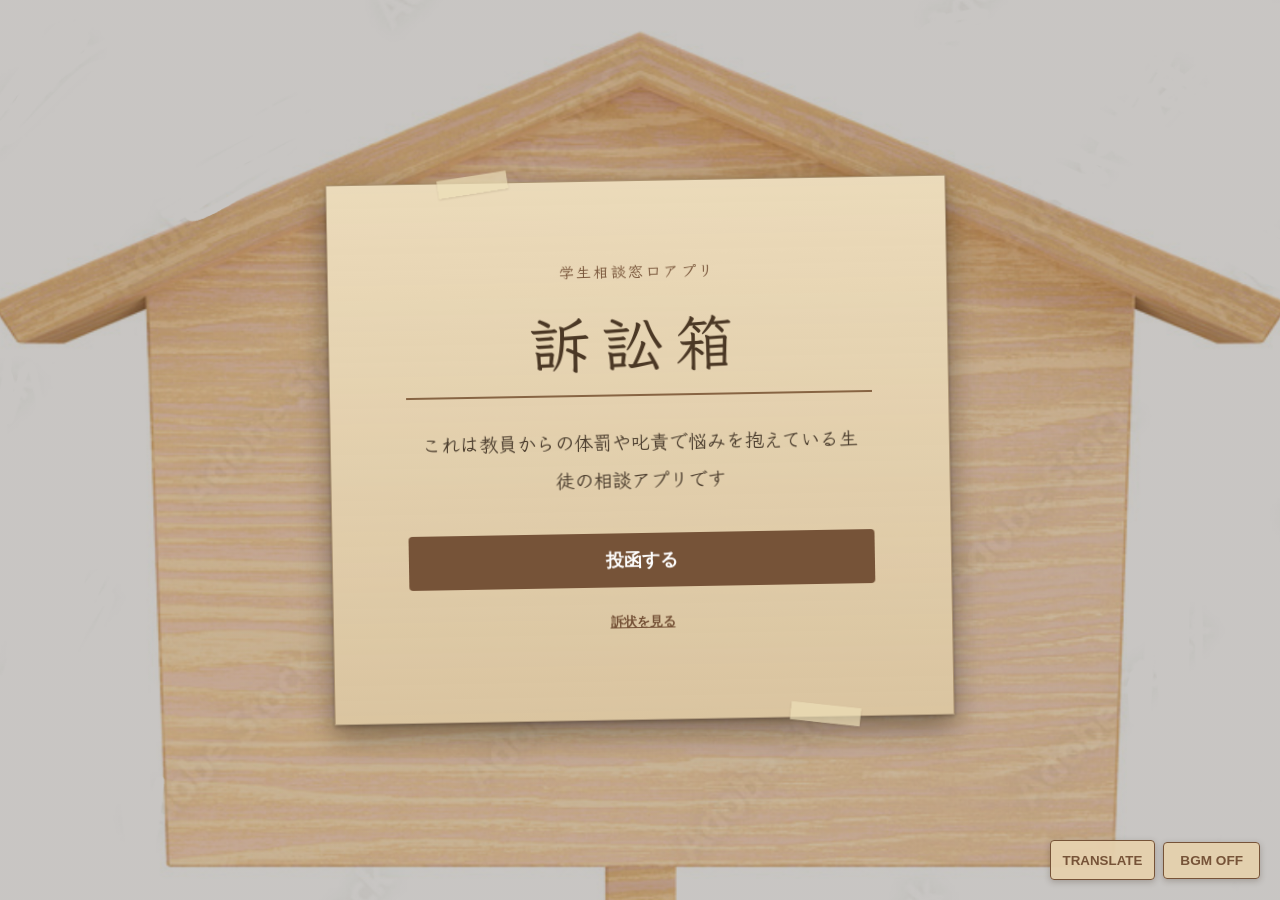
==== commit fe69a7a9: "更に修正" ====
--- a/index.html
+++ b/index.html
@@ -16,7 +16,11 @@
             <button type="button" id="show-results-btn" class="home-results-btn">訴状を見る</button>
         </div>
     </main>
-    <button type="button" id="music-toggle-btn" class="music-toggle-btn" aria-pressed="false">BGM OFF</button>
+    <div class="utility-controls">
+        <button type="button" id="translate-btn" class="translate-btn">TRANSLATE</button>
+        <select id="language-select" class="language-select" aria-label="翻訳言語" hidden></select>
+        <button type="button" id="music-toggle-btn" class="music-toggle-btn" aria-pressed="false">BGM OFF</button>
+    </div>
     <audio id="background-music" src="sonata.webm" autoplay loop preload="auto"></audio>
     <div class="survey-container" id="survey-container" hidden>
         <h1>体罰や叱責に関する相談アプリ 訴訟箱</h1>
@@ -35,20 +39,20 @@
 
             <!-- 質問 3 -->
             <div class="question-group">
-                <label for="q3" class="question-label">3. あなたの学年を教えてください。 <span class="required-mark">(必須)</span></label>
-                <input type="text" id="q3" name="grade" placeholder="ここに回答" required>
+                <label for="q3" class="question-label">3. あなたの学年を教えてください。 <span class="anonymous-note">(匿名希望の方は書かないでください)</span></label>
+                <input type="text" id="q3" name="grade" placeholder="ここに回答">
             </div>
 
             <!-- 質問 4 -->
             <div class="question-group">
-                <label for="q4" class="question-label">4. あなたの組を教えてください。 <span class="required-mark">(必須)</span></label>
-                <input type="text" id="q4" name="class" placeholder="ここに回答" required>
+                <label for="q4" class="question-label">4. あなたの組を教えてください。 <span class="anonymous-note">(匿名希望の方は書かないでください)</span></label>
+                <input type="text" id="q4" name="class" placeholder="ここに回答">
             </div>
 
             <!-- 質問 5 -->
             <div class="question-group">
-                <label for="q5" class="question-label">5. あなたの出席番号を教えてください。 <span class="required-mark">(必須)</span></label>
-                <input type="text" id="q5" name="number" placeholder="ここに回答" required>
+                <label for="q5" class="question-label">5. あなたの出席番号を教えてください。 <span class="anonymous-note">(匿名希望の方は書かないでください)</span></label>
+                <input type="text" id="q5" name="number" placeholder="ここに回答">
             </div>
 
             <!-- 質問 6 -->
@@ -116,6 +120,7 @@
             <button type="submit" class="submit-btn">投函する</button>
         </form>
     </div>
+    <button type="button" id="back-home-btn" class="back-home-btn">ホーム画面へ戻る</button>
     <div id="password-modal" class="password-modal" hidden>
         <form id="password-form" class="password-dialog" autocomplete="off" novalidate>
             <button type="button" class="password-dialog-close" aria-label="閉じる">&times;</button>
@@ -148,6 +153,7 @@
             </div>
         </div>
     </div>
+    <script src="translate.js"></script>
     <script src="indict.js"></script>
 </body>
 </html>
--- a/style.css
+++ b/style.css
@@ -160,12 +160,67 @@
     font-weight: bold;
 }
 
+.utility-controls {
+    position: fixed;
+    right: 20px;
+    bottom: 20px;
+    z-index: 5;
+    display: flex;
+    align-items: center;
+    gap: 8px;
+}
+
+.translate-btn,
+.language-select {
+    min-height: 40px;
+    padding: 8px 12px;
+    border: 1px solid #765338;
+    border-radius: 4px;
+    background: rgba(229, 209, 173, 0.96);
+    box-shadow: 0 2px 6px rgba(49, 31, 16, 0.25);
+    color: #765338;
+    cursor: pointer;
+    font-weight: bold;
+}
+
+.language-select {
+    font-weight: normal;
+}
+
+.utility-controls .music-toggle-btn {
+    position: static;
+}
+
 .music-toggle-btn:hover {
     background: #e5d1ad;
 }
 
 [hidden] {
     display: none !important;
+}
+
+.back-home-btn {
+    position: fixed;
+    left: 20px;
+    bottom: 20px;
+    z-index: 5;
+    display: none;
+    padding: 10px 16px;
+    border: 1px solid #765338;
+    border-radius: 4px;
+    background: rgba(229, 209, 173, 0.96);
+    box-shadow: 0 2px 6px rgba(49, 31, 16, 0.25);
+    color: #765338;
+    cursor: pointer;
+    font-weight: bold;
+}
+
+body.survey-mode .back-home-btn {
+    display: block;
+}
+
+.back-home-btn:hover {
+    background: #e5d1ad;
 }
 
 .password-modal {
@@ -405,7 +460,7 @@
 #survey-container input[type="text"],
 #survey-container textarea {
     min-height: 52px;
-    padding: 13px 14px;
+    padding: 13px 52px 13px 14px;
     font-size: 1.08rem;
 }
 
@@ -443,6 +498,12 @@
     color: #8b3f2f;
     font-weight: bold;
     white-space: nowrap;
+}
+
+.anonymous-note {
+    color: #765338;
+    font-size: 0.85em;
+    font-weight: normal;
 }
 
 .options label {
@@ -477,6 +538,56 @@
     resize: vertical;
 }
 
+.voice-input-wrapper {
+    position: relative;
+    width: 100%;
+}
+
+.voice-input-wrapper input[type="text"],
+.voice-input-wrapper textarea {
+    margin-top: 6px;
+}
+
+.voice-input-btn {
+    position: absolute;
+    top: 50%;
+    right: 10px;
+    z-index: 1;
+    width: 34px;
+    height: 34px;
+    padding: 0;
+    border: 1px solid #ad8f68;
+    border-radius: 50%;
+    background: rgba(255, 248, 229, 0.9);
+    color: #765338;
+    cursor: pointer;
+    line-height: 1;
+    transform: translateY(-50%);
+}
+
+.voice-input-btn svg {
+    display: block;
+    width: 19px;
+    height: 19px;
+    margin: auto;
+    fill: currentColor;
+}
+
+.voice-input-wrapper textarea + .voice-input-btn {
+    top: 26px;
+}
+
+.voice-input-btn:hover,
+.voice-input-btn.is-listening {
+    background: #765338;
+    color: white;
+}
+
+.voice-input-btn:disabled {
+    cursor: not-allowed;
+    opacity: 0.45;
+}
+
 .submit-btn {
     width: 100%;
     background-color: #765338;
